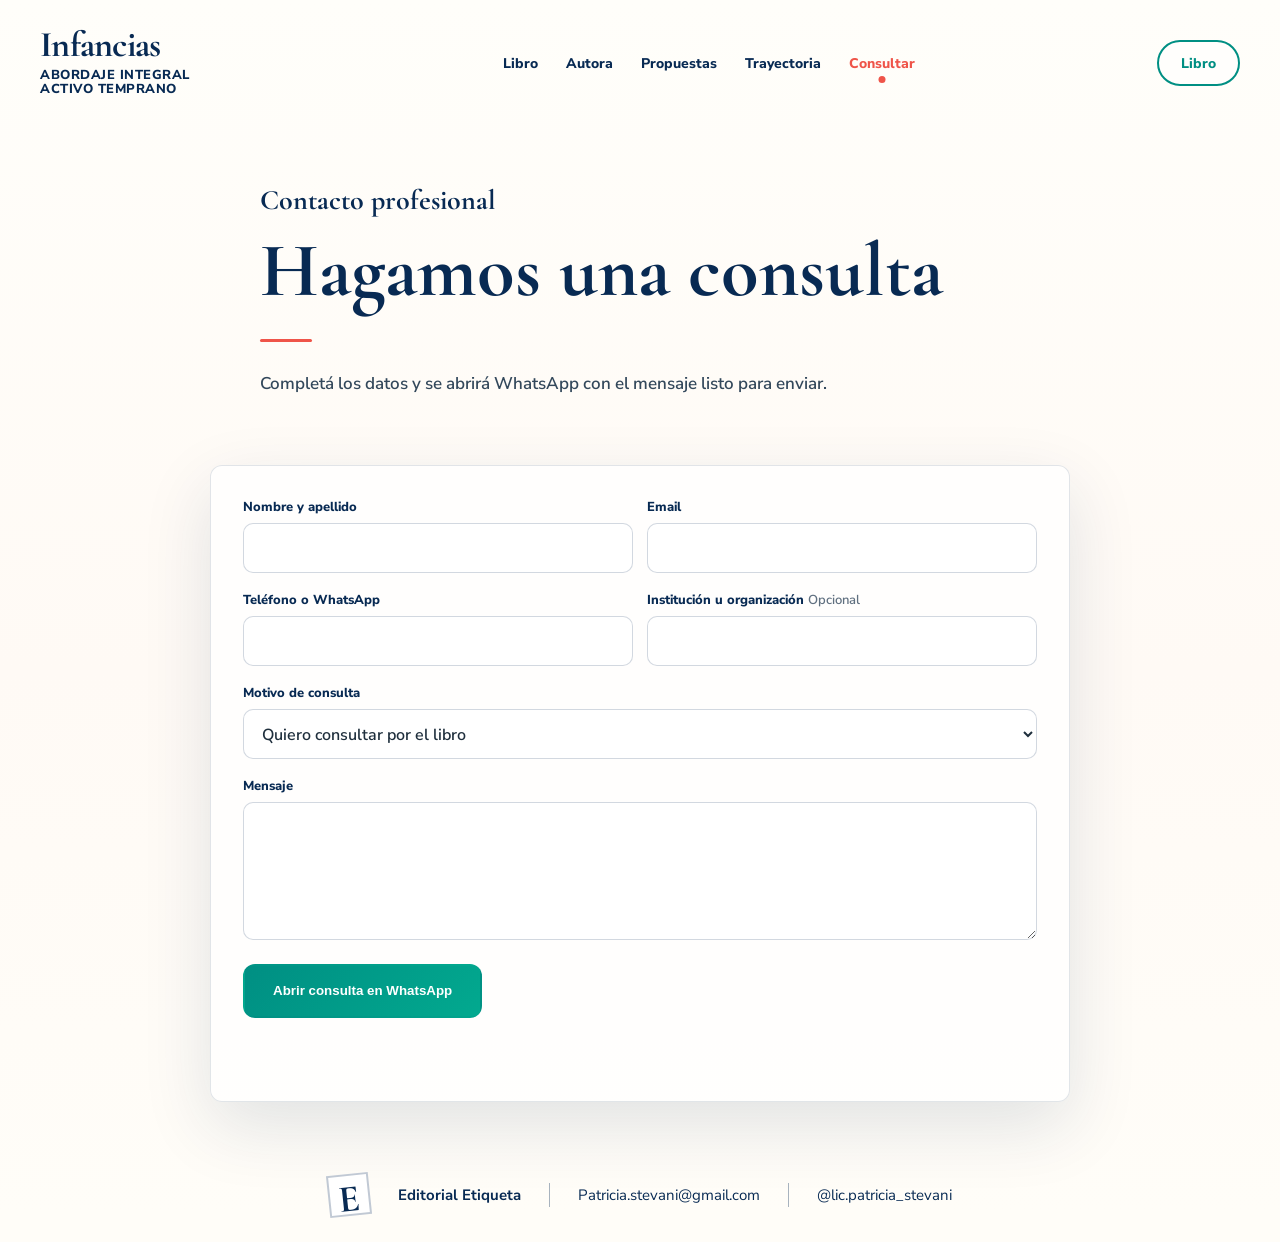
==== consulta.html @ 475303dc "Add professional services and trajectory pages" ====
<!doctype html>
<html lang="es">
<head>
  <meta charset="utf-8">
  <meta name="viewport" content="width=device-width, initial-scale=1">
  <title>Consulta | Patricia V. Stevani</title>
  <meta name="description" content="Formulario de consulta por el libro y propuestas profesionales de Patricia V. Stevani.">
  <link rel="preconnect" href="https://fonts.googleapis.com">
  <link rel="preconnect" href="https://fonts.gstatic.com" crossorigin>
  <link href="https://fonts.googleapis.com/css2?family=Cormorant+Garamond:wght@500;600;700&family=Nunito+Sans:wght@400;600;700;800&display=swap" rel="stylesheet">
  <link rel="stylesheet" href="style.css?v=20260620-1">
</head>
<body class="subpage">
  <header class="site-header">
    <a class="brand" href="index.html#inicio" aria-label="Infancias"><span>Infancias</span><small>Abordaje integral<br>activo temprano</small></a>
    <button class="menu-button" type="button" aria-label="Abrir menú">☰</button>
    <nav class="main-nav" aria-label="Navegación principal"><a href="index.html#libro">Libro</a><a href="index.html#autora">Autora</a><a href="propuestas.html">Propuestas</a><a href="trayectoria.html">Trayectoria</a><a class="active" href="consulta.html">Consultar</a></nav>
    <a class="btn btn-outline whatsapp-mini" href="index.html#comprar">Libro</a>
  </header>
  <main>
    <section class="subpage-hero section compact-hero"><p class="section-kicker">Contacto profesional</p><h1>Hagamos una consulta</h1><span class="accent-line"></span><p>Completá los datos y se abrirá WhatsApp con el mensaje listo para enviar.</p></section>
    <section class="section consultation-layout"><form class="consultation-form" id="consultation-form">
      <div class="form-row two-cols"><label><span>Nombre y apellido</span><input type="text" name="nombre" autocomplete="name" required></label><label><span>Email</span><input type="email" name="email" autocomplete="email" required></label></div>
      <div class="form-row two-cols"><label><span>Teléfono o WhatsApp</span><input type="tel" name="telefono" autocomplete="tel" required></label><label><span>Institución u organización <em>Opcional</em></span><input type="text" name="institucion" autocomplete="organization"></label></div>
      <label><span>Motivo de consulta</span><select name="motivo" required><option value="libro">Quiero consultar por el libro</option><option value="capacitacion">Quiero organizar una capacitación</option><option value="taller">Quiero consultar por un taller</option><option value="supervision">Quiero acompañamiento o supervisión profesional</option><option value="ponencia">Quiero convocarla para una ponencia o jornada</option><option value="otro">Otro</option></select></label>
      <label><span>Mensaje</span><textarea name="mensaje" rows="5" required></textarea></label>
      <button class="btn btn-primary" type="submit">Abrir consulta en WhatsApp</button><p class="form-status" aria-live="polite"></p>
    </form></section>
  </main>
  <footer class="footer"><span class="editorial-mark">E</span><strong>Editorial Etiqueta</strong><span></span><a href="mailto:Patricia.stevani@gmail.com">Patricia.stevani@gmail.com</a><span></span><a href="https://www.instagram.com/lic.patricia_stevani" target="_blank" rel="noopener">@lic.patricia_stevani</a></footer>
  <script>
    const menuButton=document.querySelector('.menu-button');const nav=document.querySelector('.main-nav');menuButton.addEventListener('click',()=>nav.classList.toggle('open'));
    const form=document.querySelector('#consultation-form');const motive=form.elements.motivo;const query=new URLSearchParams(location.search);if(query.get('motivo')) motive.value=query.get('motivo');
    form.addEventListener('submit',(event)=>{event.preventDefault();const data=new FormData(form);const labels={libro:'Quiero consultar por el libro',capacitacion:'Quiero organizar una capacitación',taller:'Quiero consultar por un taller',supervision:'Quiero acompañamiento o supervisión profesional',ponencia:'Quiero convocarla para una ponencia o jornada',otro:'Otro'};const message=encodeURIComponent(`Hola Patricia, quiero realizar una consulta.\n\nMotivo: ${labels[data.get('motivo')]}\nNombre: ${data.get('nombre')}\nEmail: ${data.get('email')}\nWhatsApp: ${data.get('telefono')}\nInstitución: ${data.get('institucion') || '-'}\nMensaje: ${data.get('mensaje')}`);window.open(`https://wa.me/5491165180477?text=${message}`,'_blank','noopener');form.querySelector('.form-status').textContent='Se abrió WhatsApp con tu consulta.';});
  </script>
</body>
</html>
---- style.css ----
:root{
  --navy:#082a53;
  --navy-2:#123d68;
  --teal:#008f83;
  --green:#25b29d;
  --coral:#ef5449;
  --blue:#167fc1;
  --cream:#fffdf8;
  --warm:#f8f1e7;
  --ink:#1f2f3d;
  --muted:#607080;
  --gold:#d9a45f;
  --shadow:0 24px 70px rgba(8,42,83,.12);
  --radius:26px;
}
*{box-sizing:border-box}
html{scroll-behavior:smooth;background:#fffdf8}
body{
  position:relative;
  margin:0;
  color:var(--ink);
  background:transparent;
  font-family:"Nunito Sans",system-ui,-apple-system,Segoe UI,sans-serif;
  overflow-x:hidden;
}
img{max-width:100%;display:block}
a{color:inherit;text-decoration:none}
.page-bg{position:absolute;inset:0 auto auto 0;width:100%;height:100%;min-height:2700px;z-index:-1;pointer-events:none;overflow:hidden;background:linear-gradient(180deg,#fffefa 0%,#fffaf5 48%,#fffdf8 100%)}
.wash{position:absolute;background-repeat:no-repeat;background-size:contain;background-position:center;opacity:.88;mix-blend-mode:multiply}
.wash-coral{background-image:url("assets/watercolor-coral.png")}
.wash-teal{background-image:url("assets/watercolor-teal.png")}
.wash-blue{background-image:url("assets/watercolor-blue-corner.png")}
.wash-green{background-image:url("assets/watercolor-green-wide.png")}
.wash-1{width:410px;height:410px;right:-150px;top:100px}
.wash-2{width:560px;height:390px;right:-35px;top:390px}
.wash-3{width:430px;height:430px;left:-170px;top:1340px}
.wash-4{width:355px;height:355px;right:-150px;top:1490px;transform:rotate(14deg);opacity:.72}
.wash-5{width:520px;height:380px;right:-210px;bottom:185px;transform:rotate(-7deg)}
.wash-6{width:300px;height:300px;left:-155px;top:825px;opacity:.42;transform:rotate(25deg)}
.gold-ring{position:absolute;border:1.5px solid rgba(217,164,95,.38);border-radius:50%}
.ring-1{width:420px;height:420px;right:310px;top:255px}
.ring-2{width:520px;height:520px;left:44%;top:690px}
.ring-3{width:360px;height:360px;right:-80px;bottom:120px}
.gold-spiral{position:absolute;background:url("assets/bg-gold-spiral.png") center/contain no-repeat;opacity:.5}
.spiral-1{width:360px;height:360px;left:46%;top:720px}
.spiral-2{width:310px;height:310px;right:-40px;bottom:35px;transform:rotate(12deg);opacity:.36}
.site-header{
  width:min(1200px,calc(100% - 48px));
  margin:0 auto;
  padding:30px 0 12px;
  display:grid;
  grid-template-columns:220px 1fr auto;
  align-items:center;
  gap:24px;
  position:relative;
  z-index:5;
}
.brand{font-family:"Cormorant Garamond",serif;color:var(--navy);line-height:.86;font-weight:700;font-size:36px;letter-spacing:-.02em}
.brand small{display:block;margin-top:8px;font-family:"Nunito Sans",sans-serif;font-size:13px;line-height:1.05;text-transform:uppercase;letter-spacing:.04em;font-weight:800}
.main-nav{justify-self:center;display:flex;align-items:center;gap:52px;font-weight:800;color:var(--navy);font-size:15px}
.main-nav a{position:relative;padding:10px 0}
.main-nav a.active{color:var(--coral)}
.main-nav a.active::after{content:"";position:absolute;left:50%;bottom:0;width:7px;height:7px;background:var(--coral);border-radius:50%;transform:translateX(-50%)}
.menu-button{display:none}
.btn{display:inline-flex;align-items:center;justify-content:center;gap:10px;min-height:54px;padding:0 28px;border-radius:16px;font-weight:800;border:2px solid transparent;transition:.2s ease;box-shadow:none;white-space:nowrap}
.btn:hover{transform:translateY(-2px);box-shadow:0 16px 28px rgba(8,42,83,.12)}
.btn-primary{background:linear-gradient(135deg,var(--teal),#02a98f);color:white}
.btn-secondary{background:white;border-color:var(--navy);color:var(--navy)}
.btn-outline{background:rgba(255,255,255,.55);border-color:var(--teal);color:var(--teal);min-height:46px;padding:0 22px;border-radius:999px;font-size:14px}
.wa{font-size:20px;line-height:1}
.section{width:min(1200px,calc(100% - 48px));margin:0 auto;padding:72px 0}
.hero{display:grid;grid-template-columns:1fr 520px;gap:52px;min-height:700px;align-items:center;padding-top:42px}
.eyebrow{font-weight:800;text-transform:uppercase;letter-spacing:.16em;color:var(--coral);font-size:12px;margin:0 0 12px}
h1,h2,h3,p{margin-top:0}
.hero h1{font-family:"Cormorant Garamond",serif;color:var(--navy);font-size:clamp(86px,9vw,142px);line-height:.78;margin:0 0 24px;letter-spacing:-.055em;font-weight:700}
.hero h2{font-family:"Cormorant Garamond",serif;color:var(--navy);text-transform:uppercase;font-size:clamp(34px,4.3vw,55px);line-height:.93;margin:0;font-weight:700;letter-spacing:-.02em}
.accent-line{display:block;width:52px;height:3px;background:var(--coral);margin:28px 0;border-radius:99px}
.accent-line.center{margin:14px auto 34px}
.lead{font-size:22px;line-height:1.55;max-width:570px;color:#24394b;margin-bottom:34px}
.actions{display:flex;gap:28px;align-items:center;margin-bottom:54px}
.features{display:flex;flex-wrap:wrap;gap:28px;color:#465565;font-size:14px;font-weight:700}
.features i{font-style:normal;color:#c48335;font-size:26px;vertical-align:middle;margin-right:8px}
.hero-book{position:relative;min-height:570px;display:grid;place-items:center}
.book-stage{position:relative;width:100%;height:100%;display:grid;place-items:center}
.book-stage::before{content:"";position:absolute;width:390px;height:70px;background:linear-gradient(180deg,#ebe3d5,#cfc4b6);border-radius:50%;bottom:20px;box-shadow:0 15px 40px rgba(0,0,0,.16)}
.book-3d{position:relative;width:min(390px,84%);filter:drop-shadow(30px 35px 35px rgba(42,31,21,.23));transform:perspective(900px) rotateY(-5deg)}
.book-3d::after{content:"";position:absolute;top:10px;right:-25px;width:26px;height:calc(100% - 20px);background:linear-gradient(90deg,#e7ddce,#fbf6ed 42%,#c9bdac);transform:skewY(-4deg);transform-origin:left;z-index:-1;border-radius:0 5px 5px 0}
.book-3d img{border-radius:3px;box-shadow:inset 0 0 0 1px rgba(0,0,0,.08)}
.approach{display:grid;grid-template-columns:260px 1fr 280px;gap:48px;align-items:center;min-height:455px;border-top:1px solid rgba(8,42,83,.04)}
.section-kicker{font-family:"Cormorant Garamond",serif;color:var(--navy);font-size:28px;line-height:1;margin-bottom:0;font-weight:700}
.approach-text h2{font-family:"Cormorant Garamond",serif;color:var(--navy);font-size:58px;line-height:.9;margin-bottom:0}
.approach-text p:last-child,.approach-note{font-size:17px;line-height:1.75;color:#33485b;font-weight:600}
.integral-diagram{height:410px;position:relative;display:grid;place-items:center}
.integral-diagram::before,.integral-diagram::after{content:"";position:absolute;border:1.4px solid rgba(217,164,95,.45);border-radius:50%}
.integral-diagram::before{width:360px;height:360px}.integral-diagram::after{width:245px;height:245px}
.center-spiral{position:absolute;width:380px;height:380px;border-radius:50%;background:url("assets/ui-discipline-spiral.png") center/contain no-repeat;z-index:1}
.center-spiral span{display:none}
.node{position:absolute;width:194px;height:194px;border-radius:50%;background:rgba(255,255,255,.78);display:flex;flex-direction:column;align-items:center;justify-content:center;text-align:center;padding:24px;border:0;box-shadow:0 20px 50px rgba(8,42,83,.10);z-index:2;backdrop-filter:blur(4px)}
.node::before{content:"";position:absolute;inset:-46px;background:center/contain no-repeat;z-index:-1;pointer-events:none}
.node>*{position:relative;z-index:1}
.node h3{font-family:"Cormorant Garamond",serif;color:var(--navy);font-size:24px;margin:5px 0 3px;font-weight:700}.node p{font-size:12px;line-height:1.3;margin:0;color:#3e4d59;font-weight:700}.node-icon{width:42px;height:42px;display:grid;place-items:center}.node-icon img{width:100%;height:100%;object-fit:contain}.node-top{top:-12px;left:50%;transform:translateX(-50%);color:var(--coral)}.node-left{left:12px;bottom:4px;color:var(--teal)}.node-right{right:12px;bottom:4px;color:var(--blue)}.node-top::before{background-image:url("assets/ui-discipline-ring-coral.png")}.node-left::before{background-image:url("assets/ui-discipline-ring-teal.png")}.node-right::before{background-image:url("assets/ui-discipline-ring-blue.png")}
.audience{text-align:center;padding-top:36px}.audience h2{font-family:"Cormorant Garamond",serif;color:var(--navy);font-size:48px;line-height:1;margin-bottom:0}.audience-grid{display:grid;grid-template-columns:repeat(4,1fr);gap:24px;text-align:left}.aud-card{background:rgba(255,255,255,.72);border:1px solid rgba(8,42,83,.16);border-radius:12px;padding:26px 26px 24px;min-height:190px;box-shadow:0 16px 35px rgba(8,42,83,.05);backdrop-filter:blur(5px)}.icon{width:58px;height:58px;border-radius:50%;display:grid;place-items:center;color:white;font-size:25px;margin-bottom:14px}.icon.teal{background:linear-gradient(135deg,#21b8a3,#008f83)}.icon.coral{background:linear-gradient(135deg,#ff8a7a,var(--coral))}.icon.blue{background:linear-gradient(135deg,#32a2d8,var(--blue))}.icon.green{background:linear-gradient(135deg,#5acaa8,#14a489)}.aud-card h3{font-family:"Cormorant Garamond",serif;color:var(--navy);font-size:27px;line-height:1;margin-bottom:10px}.aud-card p{font-size:13px;line-height:1.65;color:#354859;font-weight:700;margin:0}
.about-book{display:grid;grid-template-columns:1.1fr .95fr 250px;gap:56px;align-items:center;position:relative}.about-book h2{font-family:"Cormorant Garamond",serif;color:var(--navy);font-size:34px;line-height:1.1;margin:0}.book-points{display:grid;gap:22px}.book-points p{display:grid;grid-template-columns:56px 1fr;gap:16px;align-items:center;font-size:15px;line-height:1.55;font-weight:700;color:#34475a;margin:0}.book-points span{width:46px;height:46px;border-radius:50%;display:grid;place-items:center;background:var(--navy-2);color:white;font-size:24px}.circle-photo{width:245px;height:245px;border-radius:50%;box-shadow:var(--shadow);background-size:cover;background-position:center}.stones{background-image:url("assets/ui-stones-hand-photo.jpg");background-position:center;position:relative;overflow:visible}.stones::before{content:"";position:absolute;inset:0;border-radius:50%;box-shadow:inset 0 0 0 1px rgba(255,255,255,.38);pointer-events:none}.stones::after{content:"";position:absolute;width:128px;height:118px;right:-28px;bottom:-18px;background:url("assets/watercolor-coral.png") center/contain no-repeat;mix-blend-mode:multiply;opacity:.84;pointer-events:none}
.author{display:grid;grid-template-columns:190px 1fr 300px;gap:44px;align-items:center}.author-photo{width:188px;height:188px;border-radius:50%;filter:drop-shadow(0 20px 42px rgba(8,42,83,.14));overflow:hidden}.author-photo img{width:100%;height:100%;border-radius:50%;object-fit:cover;object-position:50% 20%;-webkit-mask-image:radial-gradient(circle at center,#000 58%,rgba(0,0,0,.82) 70%,rgba(0,0,0,.24) 86%,transparent 100%);mask-image:radial-gradient(circle at center,#000 58%,rgba(0,0,0,.82) 70%,rgba(0,0,0,.24) 86%,transparent 100%)}.author-bio p{font-size:15px;line-height:1.52;font-weight:700;color:#33475a;margin-bottom:10px}.author-instagram{display:inline-flex;margin-top:4px;color:var(--teal);font-size:15px;font-weight:800}.author-bio .section-kicker{text-transform:uppercase;font-size:21px;letter-spacing:.08em}.author-bio .accent-line{margin:12px 0 18px}blockquote{margin:0;font-family:"Cormorant Garamond",serif;color:var(--navy);font-size:36px;line-height:1.12;font-weight:700}blockquote span{display:block;color:var(--coral);font-size:74px;line-height:.2;margin-bottom:22px}
.cta-box{width:min(1200px,calc(100% - 48px));margin:32px auto 28px;display:grid;grid-template-columns:90px 1fr auto;gap:24px;align-items:center;background:rgba(255,255,255,.82);border:1px solid rgba(8,42,83,.12);border-radius:12px;box-shadow:var(--shadow);padding:34px 42px;position:relative;overflow:hidden}.cta-box::before,.cta-box::after{content:"";position:absolute;z-index:0;background-repeat:no-repeat;background-size:contain;background-position:center}.cta-box::before{width:250px;height:210px;left:-90px;bottom:-105px;background-image:url("assets/watercolor-blue-corner.png")}.cta-box::after{width:260px;height:230px;right:-115px;bottom:-120px;background-image:url("assets/watercolor-coral.png");opacity:.78}.cta-box>*{position:relative;z-index:1}.cta-icon{width:74px;height:74px;border-radius:50%;display:grid;place-items:center;background:#fff;color:var(--teal);font-size:34px;box-shadow:0 12px 24px rgba(8,42,83,.08)}.cta-box h2{font-family:"Cormorant Garamond",serif;color:var(--navy);font-size:42px;line-height:1;margin-bottom:8px}.cta-box p{margin:0;color:var(--navy-2);font-size:18px;font-weight:800}
.lead-form-section{grid-template-columns:90px minmax(260px,.75fr) minmax(460px,1.25fr);align-items:start;gap:30px}.lead-form-copy p{max-width:380px;line-height:1.35}.lead-form{display:grid;gap:18px;background:rgba(255,255,255,.58);border:1px solid rgba(8,42,83,.10);border-radius:14px;padding:22px;box-shadow:0 18px 42px rgba(8,42,83,.07);backdrop-filter:blur(5px)}.form-row.two-cols{display:grid;grid-template-columns:repeat(2,minmax(0,1fr));gap:14px}.lead-form label span,.lead-form legend{display:block;margin-bottom:7px;color:var(--navy);font-size:13px;font-weight:800}.lead-form input[type="text"],.lead-form input[type="email"]{width:100%;height:50px;border:1px solid rgba(8,42,83,.18);border-radius:12px;background:rgba(255,255,255,.92);padding:0 15px;color:var(--ink);font:inherit;font-weight:700;outline:none;box-shadow:0 8px 20px rgba(8,42,83,.04)}.lead-form input:focus{border-color:var(--teal);box-shadow:0 0 0 3px rgba(0,143,131,.12),0 8px 20px rgba(8,42,83,.04)}.lead-form fieldset{margin:0;padding:0;border:0}.lead-form legend{margin-bottom:10px}.interest-options{display:grid;grid-template-columns:repeat(2,minmax(0,1fr));gap:10px}.interest-option{position:relative;display:block;cursor:pointer}.interest-option input{position:absolute;opacity:0;pointer-events:none}.interest-option span{display:flex;align-items:center;justify-content:center;min-height:44px;margin:0;padding:9px 12px;border:1px solid rgba(8,42,83,.16);border-radius:999px;background:rgba(255,255,255,.82);color:#34475a;font-size:14px;font-weight:900;text-align:center;transition:.18s ease;box-shadow:0 8px 20px rgba(8,42,83,.04)}.interest-option:hover span{border-color:rgba(0,143,131,.45);transform:translateY(-1px)}.interest-option input:focus-visible+span{box-shadow:0 0 0 3px rgba(0,143,131,.16)}.interest-option input:checked+span{background:linear-gradient(135deg,var(--teal),#02a98f);border-color:transparent;color:white;box-shadow:0 14px 26px rgba(0,143,131,.22)}.lead-form .btn{justify-self:start;min-height:50px;border-radius:12px}.form-status{min-height:20px;color:var(--teal);font-size:13px!important;font-weight:800!important}
.footer{width:min(980px,calc(100% - 48px));margin:0 auto 26px;display:grid;grid-template-columns:auto auto 1px auto 1px auto;gap:28px;align-items:center;justify-content:center;color:var(--navy);font-size:15px}.footer span:not(.editorial-mark){height:24px;background:rgba(8,42,83,.35)}.editorial-mark{font-family:"Cormorant Garamond",serif;font-size:38px;font-weight:700;border:2px solid rgba(8,42,83,.25);width:42px;height:42px;display:grid;place-items:center;transform:rotate(-6deg);background:white}
@media (max-width:1120px){.site-header{grid-template-columns:200px 1fr auto;gap:18px}.main-nav{gap:32px}.hero{grid-template-columns:minmax(0,1fr) 430px;gap:30px}.book-3d{width:min(340px,78%)}.lead{max-width:500px}.approach{grid-template-columns:230px 1fr 245px;gap:28px}}
@media (max-width:980px){.site-header{grid-template-columns:1fr auto;gap:12px}.whatsapp-mini{display:none}.menu-button{display:block;border:0;background:transparent;font-size:32px;color:var(--navy)}.main-nav{display:none;grid-column:1/-1;justify-self:stretch;background:white;border-radius:18px;padding:16px;box-shadow:var(--shadow);gap:18px;flex-direction:column}.main-nav.open{display:flex}.hero,.approach,.about-book,.author{grid-template-columns:1fr}.hero{gap:18px;min-height:auto}.hero-book{min-height:440px;order:-1}.hero-copy{text-align:left}.approach-note{max-width:560px}.audience-grid{grid-template-columns:repeat(2,1fr)}.about-book{gap:28px}.circle-photo{margin:auto}.author{gap:22px}.cta-box{grid-template-columns:1fr;text-align:center}.cta-icon{margin:auto}.footer{grid-template-columns:1fr;gap:12px;text-align:center}.footer span:not(.editorial-mark){display:none}.editorial-mark{margin:auto}}
@media (max-width:640px){.site-header,.section,.cta-box,.footer{width:min(100% - 28px,1180px)}.section{padding:48px 0}.hero h1{font-size:76px}.hero h2{font-size:34px}.lead{font-size:18px}.actions{flex-direction:column;align-items:stretch}.btn{width:100%}.features{gap:18px}.integral-diagram{height:500px;transform:scale(.86);margin:-30px 0}.audience-grid{grid-template-columns:1fr}.about-book h2{font-size:29px}blockquote{font-size:32px}.cta-box{padding:28px 20px}.cta-box h2{font-size:34px}.form-row.two-cols,.interest-options{grid-template-columns:1fr}.lead-form .btn{justify-self:stretch}.lead-form-copy p{max-width:none}.wash-1{right:-160px}.wash-2{right:-140px}.ring-1{display:none}}
@media (max-width:640px){
  .approach{gap:22px}
  .integral-diagram{height:900px;max-width:360px;margin:4px auto 0;transform:none;display:block}
  .integral-diagram::before,.integral-diagram::after{display:none}
  .center-spiral{width:265px;height:265px;top:198px;left:50%;transform:translateX(-50%);opacity:.95}
  .node{width:188px;height:188px;padding:22px}
  .node::before{inset:-34px}
  .node h3{font-size:24px}
  .node-top{top:0;left:50%;transform:translateX(-50%)}
  .node-left{top:470px;left:50%;right:auto;bottom:auto;transform:translateX(-50%)}
  .node-right{top:690px;left:50%;right:auto;bottom:auto;transform:translateX(-50%)}
  .lead-form-section{border-radius:16px;background:rgba(255,255,255,.9);box-shadow:0 22px 48px rgba(8,42,83,.12)}
  .lead-form{padding:20px;background:rgba(255,255,255,.82);border-color:rgba(0,143,131,.16)}
  .interest-option span{border-radius:14px;min-height:48px}
}

/* Propuestas profesionales y páginas secundarias */
.professional-services{padding-top:32px}.services-heading{max-width:760px}.services-heading h2,.subpage-hero h1{font-family:"Cormorant Garamond",serif;color:var(--navy);font-size:48px;line-height:1.02;margin:18px 0 0}.services-heading>p:last-child,.subpage-hero>p:last-of-type{font-size:17px;line-height:1.65;color:#33485b;font-weight:600}.services-grid{display:grid;grid-template-columns:repeat(4,1fr);gap:16px;margin-top:32px}.service-card{min-height:190px;padding:24px;background:rgba(255,255,255,.66);border:1px solid rgba(8,42,83,.12);border-top:3px solid var(--teal);border-radius:10px;box-shadow:0 12px 28px rgba(8,42,83,.05)}.service-card:nth-child(2){border-top-color:var(--coral)}.service-card:nth-child(3){border-top-color:var(--blue)}.service-card:nth-child(4){border-top-color:var(--gold)}.service-card h3{font-family:"Cormorant Garamond",serif;color:var(--navy);font-size:26px;line-height:1;margin-bottom:12px}.service-card p{margin:0;color:#34475a;font-size:14px;line-height:1.55;font-weight:700}.services-actions{display:flex;align-items:center;gap:28px;margin-top:28px}.text-link{color:var(--teal);font-size:15px;font-weight:800;text-decoration:underline;text-underline-offset:4px}.subpage{background:linear-gradient(180deg,#fffefa 0%,#fffaf5 55%,#fffdf8 100%)}.subpage .site-header{margin-bottom:24px}.subpage .main-nav{gap:28px;font-size:14px}.subpage-hero{max-width:920px;padding-top:54px;padding-bottom:60px}.subpage-hero h1{font-size:clamp(52px,6vw,82px);max-width:900px}.subpage-hero>.btn{margin-top:14px}.compact-hero{max-width:760px;padding-bottom:22px}.trajectory-hero{display:grid;grid-template-columns:1fr 210px;gap:56px;align-items:center;max-width:1060px}.trajectory-hero .author-photo{justify-self:end}.proposals-list{display:grid;gap:0;max-width:1000px}.proposal-row{display:grid;grid-template-columns:minmax(220px,.55fr) 1fr;gap:48px;padding:28px 0;border-top:1px solid rgba(8,42,83,.13)}.proposal-row:last-child{border-bottom:1px solid rgba(8,42,83,.13)}.proposal-row h2,.trajectory-block h2,.subpage-cta h2{font-family:"Cormorant Garamond",serif;color:var(--navy);font-size:32px;line-height:1;margin:0}.proposal-row p,.trajectory-block p,.trajectory-block li{color:#34475a;font-size:16px;line-height:1.65;font-weight:600}.proposal-row p{margin:0}.trajectory-grid{display:grid;grid-template-columns:repeat(2,minmax(0,1fr));gap:18px;max-width:1060px}.trajectory-block{padding:30px;background:rgba(255,255,255,.62);border:1px solid rgba(8,42,83,.12);border-radius:10px}.trajectory-block h2{margin-bottom:16px}.trajectory-block p:last-child{margin-bottom:0}.trajectory-block ul{margin:0;padding-left:20px}.trajectory-block li+li{margin-top:10px}.subpage-cta{max-width:900px;padding-top:42px;padding-bottom:72px}.subpage-cta p{max-width:650px;margin:16px 0 24px;color:#34475a;font-size:17px;line-height:1.6;font-weight:600}.subpage-cta .text-link{margin-left:26px}.consultation-layout{max-width:860px;padding-top:28px}.consultation-form{display:grid;gap:18px;padding:32px;background:rgba(255,255,255,.74);border:1px solid rgba(8,42,83,.12);border-radius:12px;box-shadow:var(--shadow)}.consultation-form label>span{display:block;margin-bottom:7px;color:var(--navy);font-size:13px;font-weight:800}.consultation-form em{font-style:normal;color:var(--muted);font-weight:600}.consultation-form input,.consultation-form select,.consultation-form textarea{width:100%;border:1px solid rgba(8,42,83,.18);border-radius:10px;background:#fff;padding:13px 14px;color:var(--ink);font:inherit;font-weight:600;outline:none}.consultation-form input,.consultation-form select{height:50px}.consultation-form textarea{resize:vertical;min-height:120px}.consultation-form input:focus,.consultation-form select:focus,.consultation-form textarea:focus{border-color:var(--teal);box-shadow:0 0 0 3px rgba(0,143,131,.12)}.consultation-form .btn{justify-self:start;border-radius:12px}
@media (max-width:980px){.services-grid{grid-template-columns:repeat(2,minmax(0,1fr))}.subpage .main-nav{gap:18px}.trajectory-hero{grid-template-columns:1fr}.trajectory-hero .author-photo{justify-self:start}.proposal-row{grid-template-columns:1fr;gap:12px}.lead-form-section{grid-template-columns:1fr;text-align:left}.lead-form-section .cta-icon{margin:0}.lead-form-section .lead-form-copy{text-align:left}}
@media (max-width:640px){.services-heading h2,.subpage-hero h1{font-size:42px}.services-grid,.trajectory-grid{grid-template-columns:1fr}.service-card{min-height:0}.services-actions{align-items:stretch;flex-direction:column;gap:18px}.services-actions .btn{width:100%}.subpage .site-header{margin-bottom:0}.subpage-hero{padding-top:38px}.subpage-hero>.btn{width:100%}.trajectory-hero .author-photo{margin:auto}.proposal-row{padding:24px 0}.proposal-row h2,.trajectory-block h2,.subpage-cta h2{font-size:29px}.subpage-cta .text-link{display:inline-block;margin:18px 0 0}.consultation-form{padding:22px}.consultation-form .btn{width:100%}}
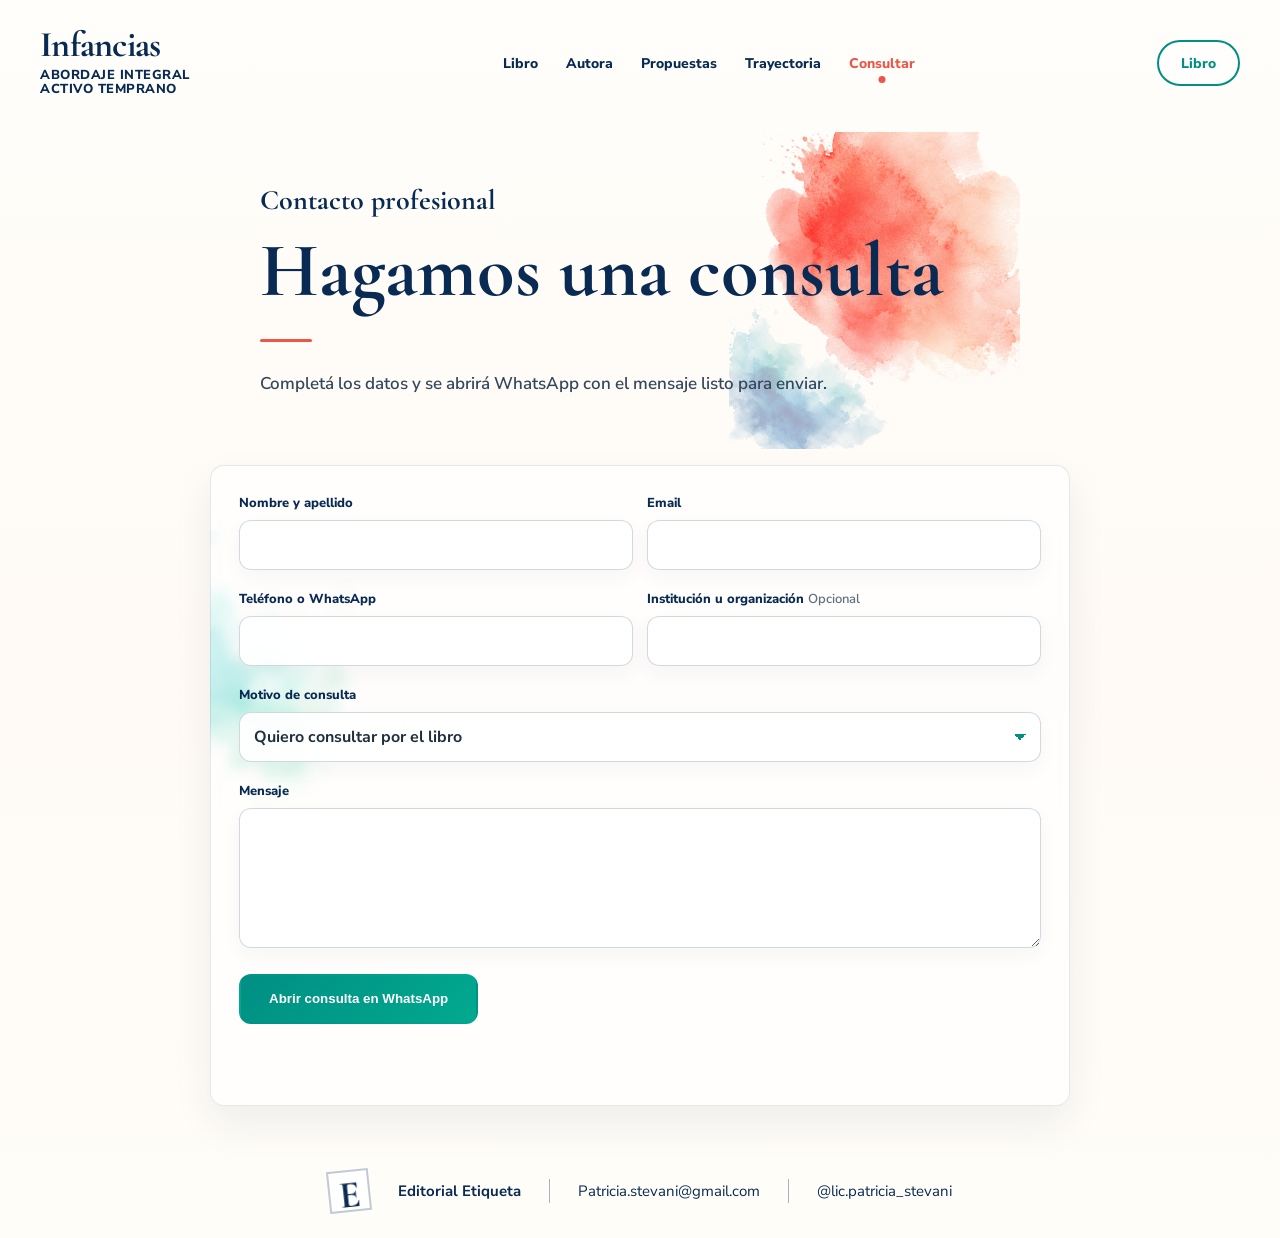
==== commit 060aebc5: "Polish proposal cards and consultation form" ====
--- a/consulta.html
+++ b/consulta.html
@@ -8,7 +8,7 @@
   <link rel="preconnect" href="https://fonts.googleapis.com">
   <link rel="preconnect" href="https://fonts.gstatic.com" crossorigin>
   <link href="https://fonts.googleapis.com/css2?family=Cormorant+Garamond:wght@500;600;700&family=Nunito+Sans:wght@400;600;700;800&display=swap" rel="stylesheet">
-  <link rel="stylesheet" href="style.css?v=20260620-1">
+  <link rel="stylesheet" href="style.css?v=20260620-2">
 </head>
 <body class="subpage">
   <header class="site-header">
--- a/style.css
+++ b/style.css
@@ -128,3 +128,8 @@
 .professional-services{padding-top:32px}.services-heading{max-width:760px}.services-heading h2,.subpage-hero h1{font-family:"Cormorant Garamond",serif;color:var(--navy);font-size:48px;line-height:1.02;margin:18px 0 0}.services-heading>p:last-child,.subpage-hero>p:last-of-type{font-size:17px;line-height:1.65;color:#33485b;font-weight:600}.services-grid{display:grid;grid-template-columns:repeat(4,1fr);gap:16px;margin-top:32px}.service-card{min-height:190px;padding:24px;background:rgba(255,255,255,.66);border:1px solid rgba(8,42,83,.12);border-top:3px solid var(--teal);border-radius:10px;box-shadow:0 12px 28px rgba(8,42,83,.05)}.service-card:nth-child(2){border-top-color:var(--coral)}.service-card:nth-child(3){border-top-color:var(--blue)}.service-card:nth-child(4){border-top-color:var(--gold)}.service-card h3{font-family:"Cormorant Garamond",serif;color:var(--navy);font-size:26px;line-height:1;margin-bottom:12px}.service-card p{margin:0;color:#34475a;font-size:14px;line-height:1.55;font-weight:700}.services-actions{display:flex;align-items:center;gap:28px;margin-top:28px}.text-link{color:var(--teal);font-size:15px;font-weight:800;text-decoration:underline;text-underline-offset:4px}.subpage{background:linear-gradient(180deg,#fffefa 0%,#fffaf5 55%,#fffdf8 100%)}.subpage .site-header{margin-bottom:24px}.subpage .main-nav{gap:28px;font-size:14px}.subpage-hero{max-width:920px;padding-top:54px;padding-bottom:60px}.subpage-hero h1{font-size:clamp(52px,6vw,82px);max-width:900px}.subpage-hero>.btn{margin-top:14px}.compact-hero{max-width:760px;padding-bottom:22px}.trajectory-hero{display:grid;grid-template-columns:1fr 210px;gap:56px;align-items:center;max-width:1060px}.trajectory-hero .author-photo{justify-self:end}.proposals-list{display:grid;gap:0;max-width:1000px}.proposal-row{display:grid;grid-template-columns:minmax(220px,.55fr) 1fr;gap:48px;padding:28px 0;border-top:1px solid rgba(8,42,83,.13)}.proposal-row:last-child{border-bottom:1px solid rgba(8,42,83,.13)}.proposal-row h2,.trajectory-block h2,.subpage-cta h2{font-family:"Cormorant Garamond",serif;color:var(--navy);font-size:32px;line-height:1;margin:0}.proposal-row p,.trajectory-block p,.trajectory-block li{color:#34475a;font-size:16px;line-height:1.65;font-weight:600}.proposal-row p{margin:0}.trajectory-grid{display:grid;grid-template-columns:repeat(2,minmax(0,1fr));gap:18px;max-width:1060px}.trajectory-block{padding:30px;background:rgba(255,255,255,.62);border:1px solid rgba(8,42,83,.12);border-radius:10px}.trajectory-block h2{margin-bottom:16px}.trajectory-block p:last-child{margin-bottom:0}.trajectory-block ul{margin:0;padding-left:20px}.trajectory-block li+li{margin-top:10px}.subpage-cta{max-width:900px;padding-top:42px;padding-bottom:72px}.subpage-cta p{max-width:650px;margin:16px 0 24px;color:#34475a;font-size:17px;line-height:1.6;font-weight:600}.subpage-cta .text-link{margin-left:26px}.consultation-layout{max-width:860px;padding-top:28px}.consultation-form{display:grid;gap:18px;padding:32px;background:rgba(255,255,255,.74);border:1px solid rgba(8,42,83,.12);border-radius:12px;box-shadow:var(--shadow)}.consultation-form label>span{display:block;margin-bottom:7px;color:var(--navy);font-size:13px;font-weight:800}.consultation-form em{font-style:normal;color:var(--muted);font-weight:600}.consultation-form input,.consultation-form select,.consultation-form textarea{width:100%;border:1px solid rgba(8,42,83,.18);border-radius:10px;background:#fff;padding:13px 14px;color:var(--ink);font:inherit;font-weight:600;outline:none}.consultation-form input,.consultation-form select{height:50px}.consultation-form textarea{resize:vertical;min-height:120px}.consultation-form input:focus,.consultation-form select:focus,.consultation-form textarea:focus{border-color:var(--teal);box-shadow:0 0 0 3px rgba(0,143,131,.12)}.consultation-form .btn{justify-self:start;border-radius:12px}
 @media (max-width:980px){.services-grid{grid-template-columns:repeat(2,minmax(0,1fr))}.subpage .main-nav{gap:18px}.trajectory-hero{grid-template-columns:1fr}.trajectory-hero .author-photo{justify-self:start}.proposal-row{grid-template-columns:1fr;gap:12px}.lead-form-section{grid-template-columns:1fr;text-align:left}.lead-form-section .cta-icon{margin:0}.lead-form-section .lead-form-copy{text-align:left}}
 @media (max-width:640px){.services-heading h2,.subpage-hero h1{font-size:42px}.services-grid,.trajectory-grid{grid-template-columns:1fr}.service-card{min-height:0}.services-actions{align-items:stretch;flex-direction:column;gap:18px}.services-actions .btn{width:100%}.subpage .site-header{margin-bottom:0}.subpage-hero{padding-top:38px}.subpage-hero>.btn{width:100%}.trajectory-hero .author-photo{margin:auto}.proposal-row{padding:24px 0}.proposal-row h2,.trajectory-block h2,.subpage-cta h2{font-size:29px}.subpage-cta .text-link{display:inline-block;margin:18px 0 0}.consultation-form{padding:22px}.consultation-form .btn{width:100%}}
+
+/* Refinamientos visuales de propuestas y consultas */
+.professional-services{background:url("assets/watercolor-teal.png") no-repeat right -120px top 120px/330px auto;position:relative}.services-grid{gap:24px}.service-card{min-height:204px;padding:26px;background:rgba(255,255,255,.72);border:1px solid rgba(8,42,83,.16);border-top:1px solid rgba(8,42,83,.16);border-radius:12px;box-shadow:0 16px 35px rgba(8,42,83,.05);backdrop-filter:blur(5px)}.service-card:nth-child(n){border-top-color:rgba(8,42,83,.16)}.service-icon{width:58px;height:58px;border-radius:50%;display:grid;place-items:center;color:white;font-size:27px;font-weight:800;margin-bottom:16px}.service-icon.teal{background:linear-gradient(135deg,#21b8a3,#008f83)}.service-icon.coral{background:linear-gradient(135deg,#ff8a7a,var(--coral))}.service-icon.blue{background:linear-gradient(135deg,#32a2d8,var(--blue))}.service-icon.green{background:linear-gradient(135deg,#5acaa8,#14a489)}.service-card h3{font-size:27px;margin-bottom:10px}.subpage-hero{position:relative;isolation:isolate;background:url("assets/watercolor-coral.png") no-repeat right -90px top -80px/360px auto}.subpage-hero::after{content:"";position:absolute;inset:auto 8% -12px auto;width:280px;height:180px;background:url("assets/watercolor-blue-corner.png") center/contain no-repeat;opacity:.38;z-index:-1;pointer-events:none}.trajectory-hero{background-image:url("assets/watercolor-green-wide.png");background-size:440px auto;background-position:right -170px bottom -100px}.proposals-list{position:relative;background:url("assets/watercolor-blue-corner.png") no-repeat left -160px bottom -110px/340px auto}.subpage-cta{position:relative;background:url("assets/watercolor-coral.png") no-repeat right -150px bottom -140px/300px auto}.consultation-layout{position:relative;background:url("assets/watercolor-teal.png") no-repeat left -180px top 30px/370px auto;padding-bottom:64px}.consultation-form{gap:20px;padding:28px;background:rgba(255,255,255,.62);border:1px solid rgba(8,42,83,.10);border-radius:14px;box-shadow:0 18px 42px rgba(8,42,83,.07);backdrop-filter:blur(5px)}.consultation-form label>span{margin-bottom:8px}.consultation-form input,.consultation-form select,.consultation-form textarea{border-color:rgba(8,42,83,.18);border-radius:12px;background:rgba(255,255,255,.92);box-shadow:0 8px 20px rgba(8,42,83,.04);font-weight:700}.consultation-form input,.consultation-form select{height:50px}.consultation-form textarea{padding:14px 15px}.consultation-form .btn{min-height:50px;border-radius:12px}.consultation-form select{appearance:none;background-image:linear-gradient(45deg,transparent 50%,var(--teal) 50%),linear-gradient(135deg,var(--teal) 50%,transparent 50%);background-position:calc(100% - 20px) 21px,calc(100% - 14px) 21px;background-size:6px 6px,6px 6px;background-repeat:no-repeat;padding-right:40px}
+@media (max-width:980px){.professional-services{background-size:260px auto;background-position:right -130px top 150px}.subpage-hero{background-size:270px auto}.consultation-layout{background-size:280px auto;background-position:left -150px top 40px}}
+@media (max-width:640px){.professional-services{background-size:220px auto;background-position:right -130px top 140px}.services-grid{gap:16px}.service-card{padding:24px;min-height:0}.subpage-hero{background-size:230px auto;background-position:right -100px top -60px}.subpage-hero::after{width:180px;height:130px;right:0;bottom:-32px}.trajectory-hero{background-size:260px auto;background-position:right -120px bottom -70px}.consultation-layout{background-size:220px auto;background-position:left -140px top 50px;padding-bottom:36px}.consultation-form{padding:20px;background:rgba(255,255,255,.78)}.consultation-form .btn{justify-self:stretch}}
